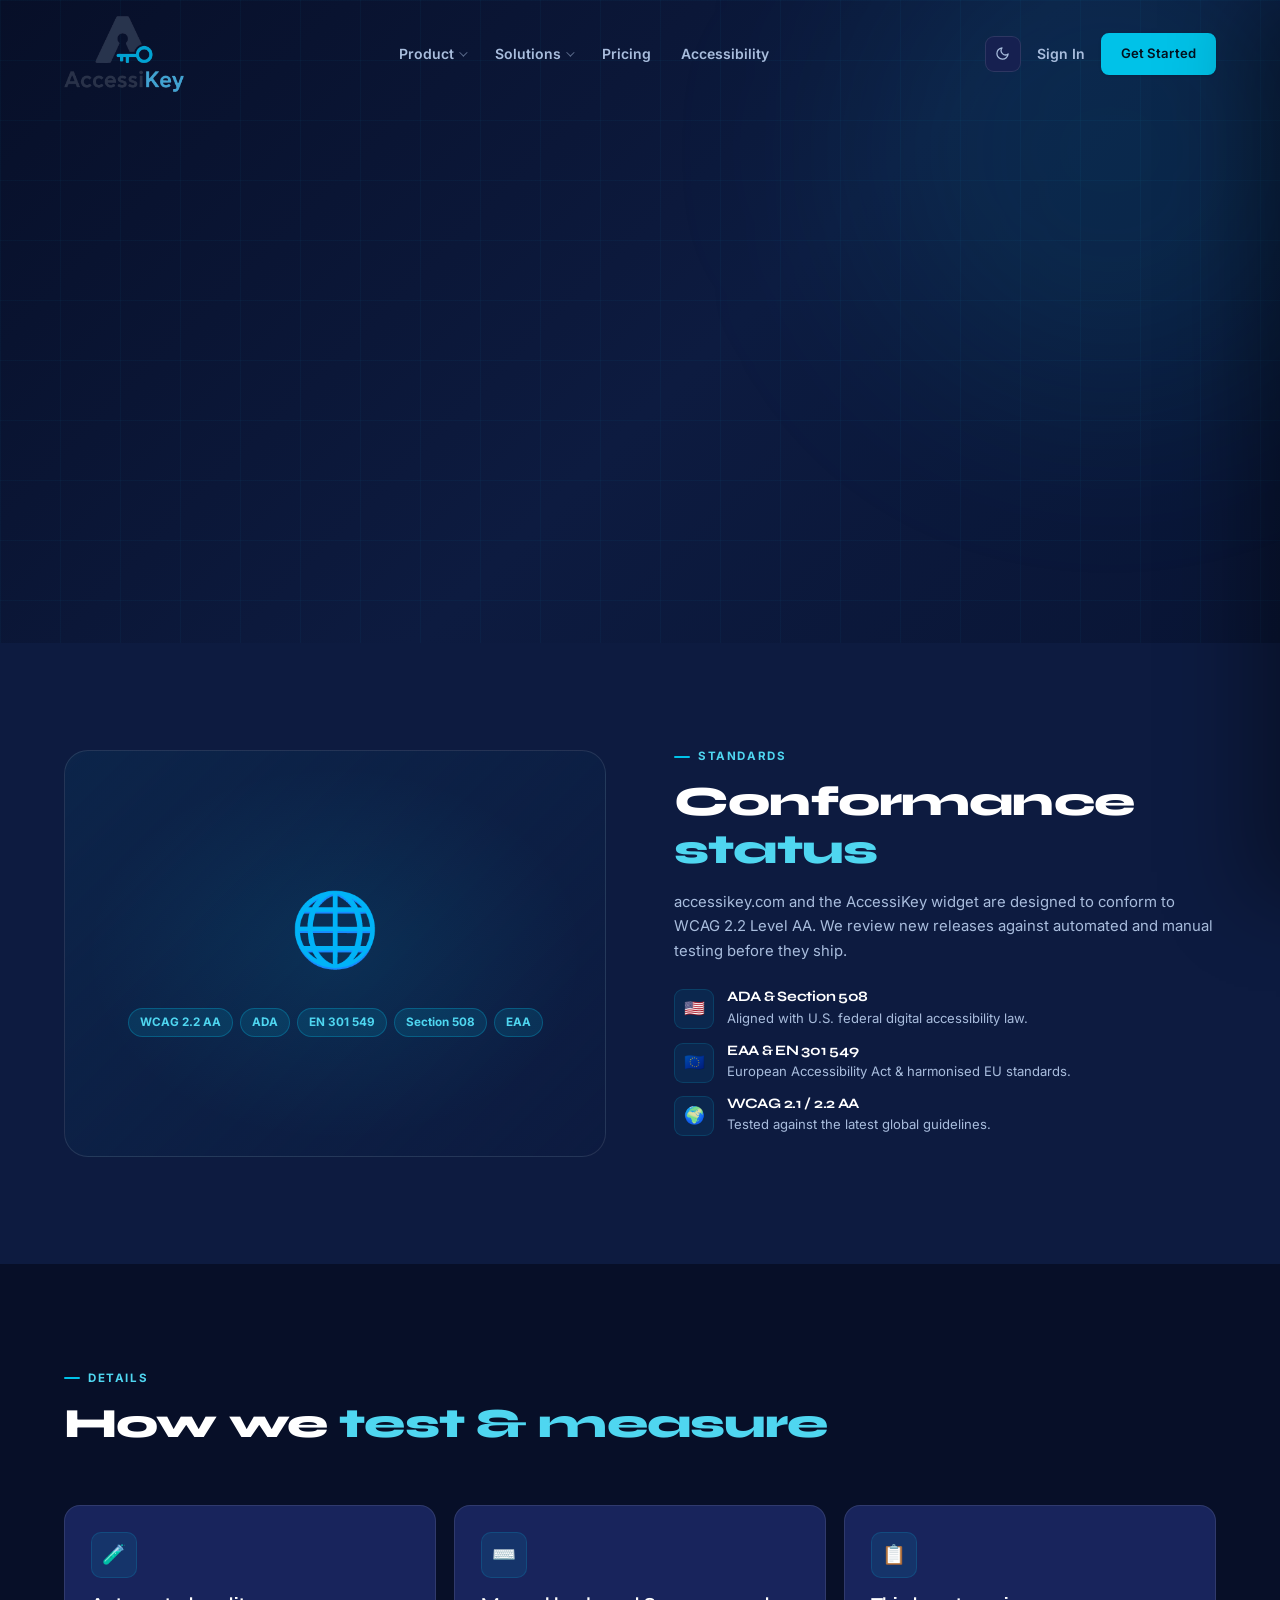
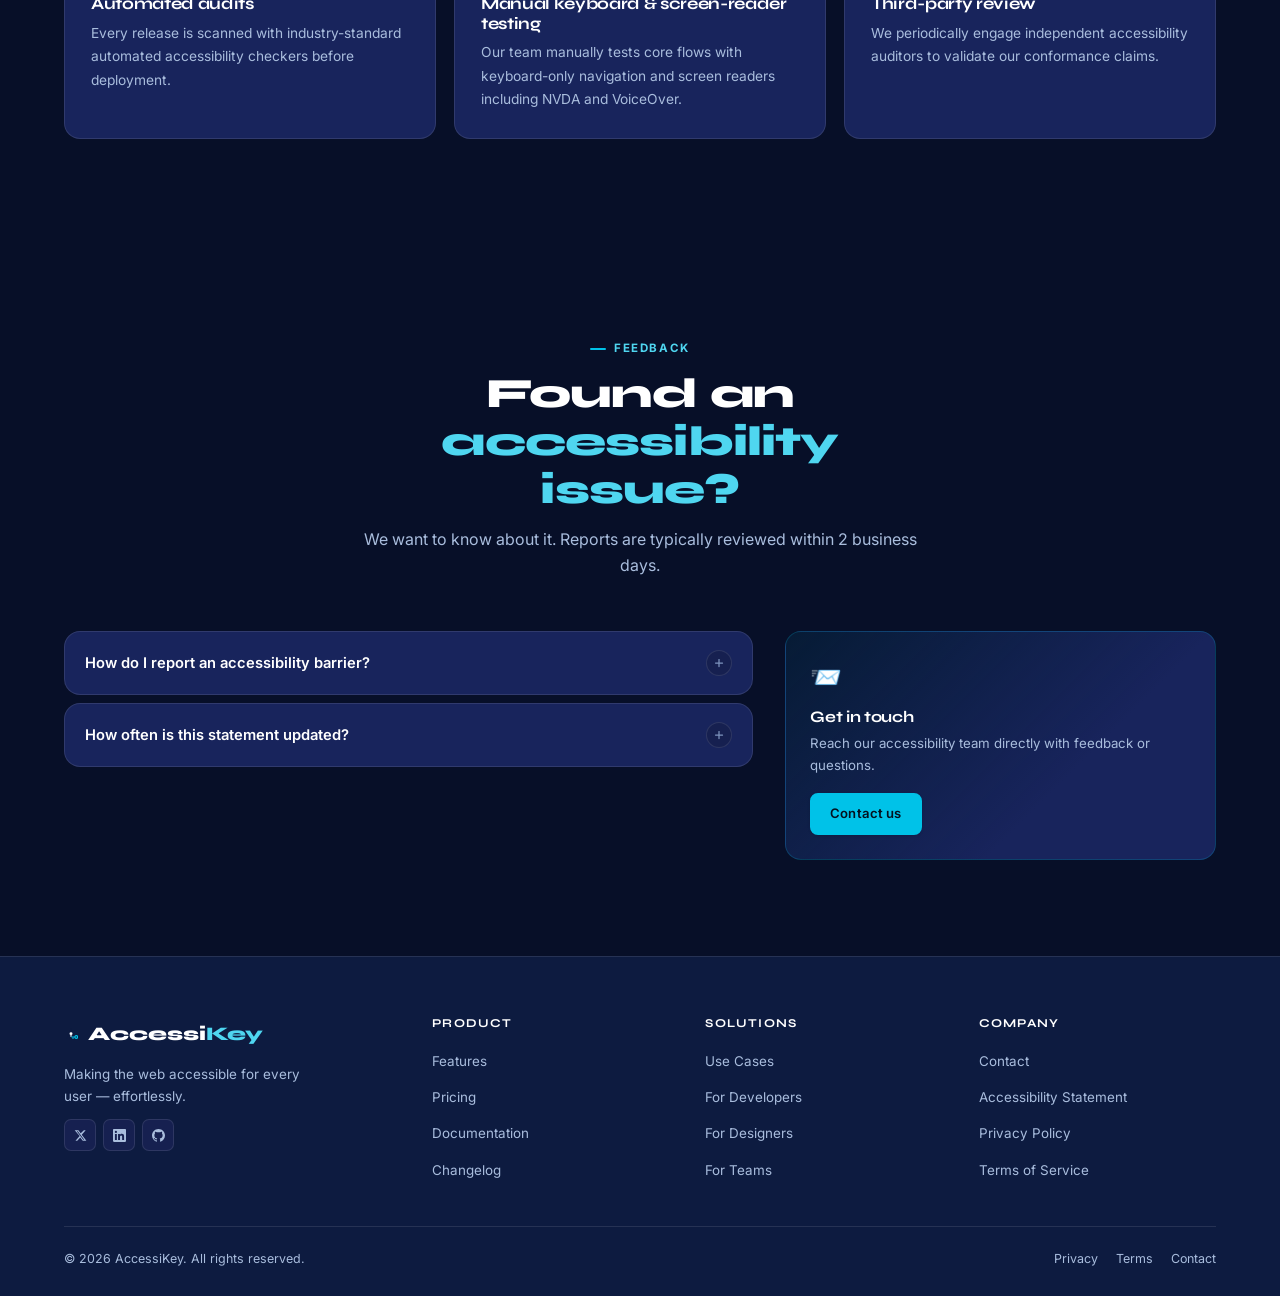
==== accessibility-statement.html @ 6aa0fd8f "new pages created" ====
<!DOCTYPE html>
<html lang="en" data-theme="dark">
<head>
  <meta charset="UTF-8"/>
  <meta name="viewport" content="width=device-width, initial-scale=1.0"/>
  <meta name="description" content="Our accessibility conformance statement and testing process."/>
  <title>AccessiKey — Accessibility Statement</title>
  <link rel="preconnect" href="https://fonts.googleapis.com"/>
  <link rel="preconnect" href="https://fonts.gstatic.com" crossorigin/>
  <link href="https://fonts.googleapis.com/css2?family=Inter:wght@300;400;500;600;700&family=Syne:wght@700;800&display=swap" rel="stylesheet"/>
  <link rel="stylesheet" href="assets/css/style.css"/>
</head>
<body>

<nav class="site-nav" id="mainNav">
  <div class="container">
    <div class="nav-inner">
      <a href="index.html" class="nav-logo" aria-label="AccessiKey Home">
       <img src="assets/images/logo.png" alt="" class=".nav-logo-icon">
      </a>

      <ul class="nav-links">
        <li class="has-dropdown">
          <a href="#features">Product</a>
          <div class="nav-dropdown">
            <div class="dropdown-col">
              <div class="dropdown-label">Features</div>
              <a href="#features" class="dropdown-item">
                <span class="di-icon">🔗</span>
                <span><strong>Accessibility Widget</strong>Reading aids &amp; contrast tools</span>
              </a>
              <a href="#features" class="dropdown-item">
                <span class="di-icon">👤</span>
                <span><strong>Smart Profiles</strong><br>One-click accessibility modes</span>
              </a>
              <a href="#features" class="dropdown-item">
                <span class="di-icon">📊</span>
                <span><strong>Reporting</strong><br>Audit logs &amp; compliance exports</span>
              </a>
            </div>
            <div class="dropdown-col">
              <div class="dropdown-label">Integrations</div>
              <a href="#platform" class="dropdown-item">
                <span class="di-icon">⚡</span>
                <span><strong>Zero-config Setup</strong><br>One script tag install</span>
              </a>
              <a href="#platform" class="dropdown-item">
                <span class="di-icon">🌐</span>
                <span><strong>All Platforms</strong><br>WordPress, Shopify &amp; more</span>
              </a>
            </div>
          </div>
        </li>
        <li class="has-dropdown">
          <a href="#how-it-works">Solutions</a>
          <div class="nav-dropdown">
            <div class="dropdown-col">
              <div class="dropdown-label">By Role</div>
              <a href="#how-it-works" class="dropdown-item">
                <span class="di-icon">👨‍💻</span>
                <span><strong>Developers</strong><br>Quick install, zero config</span>
              </a>
              <a href="#how-it-works" class="dropdown-item">
                <span class="di-icon">🎨</span>
                <span><strong>Designers</strong><br>Contrast checker &amp; profiles</span>
              </a>
              <a href="#how-it-works" class="dropdown-item">
                <span class="di-icon">🏢</span>
                <span><strong>Teams</strong><br>Dashboard &amp; reporting</span>
              </a>
              <a href="use-cases.html" class="dropdown-item">
                <span class="di-icon">📁</span>
                <span><strong>Use Cases</strong><br>See AccessiKey in action</span>
              </a>
            </div>
          </div>
        </li>
        <li><a href="pricing.html">Pricing</a></li>
        <li><a href="accessibility-statement.html">Accessibility</a></li>
      </ul>

      <div class="nav-cta">
        <button class="theme-toggle" id="themeToggle" aria-label="Switch to light mode">
          <!-- Moon icon (shown in dark mode) -->
          <svg class="icon-moon" width="15" height="15" viewBox="0 0 24 24" fill="none" stroke="currentColor" stroke-width="2" stroke-linecap="round" stroke-linejoin="round"><path d="M21 12.79A9 9 0 1 1 11.21 3 7 7 0 0 0 21 12.79z"/></svg>
          <!-- Sun icon (shown in light mode) -->
          <svg class="icon-sun" width="15" height="15" viewBox="0 0 24 24" fill="none" stroke="currentColor" stroke-width="2" stroke-linecap="round" stroke-linejoin="round" style="display:none"><circle cx="12" cy="12" r="4" fill="currentColor" stroke="none"/><line x1="12" y1="2" x2="12" y2="5"/><line x1="12" y1="19" x2="12" y2="22"/><line x1="4.22" y1="4.22" x2="6.34" y2="6.34"/><line x1="17.66" y1="17.66" x2="19.78" y2="19.78"/><line x1="2" y1="12" x2="5" y2="12"/><line x1="19" y1="12" x2="22" y2="12"/><line x1="4.22" y1="19.78" x2="6.34" y2="17.66"/><line x1="17.66" y1="6.34" x2="19.78" y2="4.22"/></svg>
        </button>
        <a href="#" class="link-signin">Sign In</a>
        <a href="#get-started" class="btn btn-primary btn-sm">Get Started</a>
      </div>

      <button class="nav-toggle" id="navToggle" aria-label="Open menu" aria-expanded="false">
        <span></span><span></span><span></span>
      </button>
    </div>
  </div>
</nav>

<!-- ===== MOBILE NAV — redesigned accordion drawer ===== -->
<div class="mobile-nav" id="mobileNav" aria-hidden="true" role="dialog" aria-label="Navigation menu">
  <div class="mobile-nav-header">
    <a href="index.html" class="nav-logo" aria-label="AccessiKey Home">
      <svg class="nav-logo-icon" viewBox="0 0 40 40" fill="none" aria-hidden="true">
        <path d="M20 4L7 34h7.4l2.7-6.5h5.8L25.6 34H33L20 4z" fill="#0D1B40"/>
        <circle cx="20" cy="19" r="4.2" fill="#FFFFFF"/>
        <rect x="18.4" y="22" width="3.2" height="6" fill="#FFFFFF"/>
        <rect x="21" y="27" width="11" height="3" rx="1.5" fill="#00C2E8"/>
        <circle cx="35" cy="28.5" r="5.5" fill="#00C2E8"/>
        <circle cx="35" cy="28.5" r="2.3" fill="#0D1B40"/>
        <rect x="23" y="30" width="2" height="3.5" rx="0.6" fill="#00C2E8"/>
        <rect x="26.5" y="30" width="2" height="3.5" rx="0.6" fill="#00C2E8"/>
      </svg>
      <span class="nav-logo-text"><span class="ak-strong">Accessi</span><span class="ak-cyan">Key</span></span>
    </a>
    <button class="mobile-nav-close" id="navClose" aria-label="Close menu">
      <svg width="18" height="18" viewBox="0 0 24 24" fill="none" stroke="currentColor" stroke-width="2" stroke-linecap="round"><line x1="18" y1="6" x2="6" y2="18"/><line x1="6" y1="6" x2="18" y2="18"/></svg>
    </button>
  </div>

  <div class="mobile-nav-body">
    <!-- Product accordion -->
    <div class="mobile-nav-section" id="mobileProduct">
      <button class="mobile-nav-toggle" aria-expanded="false">
        Product
        <span class="mobile-nav-toggle-icon">
          <svg viewBox="0 0 24 24" fill="none" stroke="currentColor" stroke-width="2.5" stroke-linecap="round"><line x1="12" y1="5" x2="12" y2="19"/><line x1="5" y1="12" x2="19" y2="12"/></svg>
        </span>
      </button>
      <div class="mobile-nav-submenu">
        <div class="mobile-nav-sub-label">Features</div>
        <a href="#features" class="mobile-nav-sub-link">
          <span class="msub-icon">🔗</span> Accessibility Widget
        </a>
        <a href="#features" class="mobile-nav-sub-link">
          <span class="msub-icon">👤</span> Smart Profiles
        </a>
        <a href="#features" class="mobile-nav-sub-link">
          <span class="msub-icon">📊</span> Reporting
        </a>
        <div class="mobile-nav-sub-label">Integrations</div>
        <a href="#platform" class="mobile-nav-sub-link">
          <span class="msub-icon">⚡</span> Zero-config Setup
        </a>
        <a href="#platform" class="mobile-nav-sub-link">
          <span class="msub-icon">🌐</span> All Platforms
        </a>
        <a href="use-cases.html" class="mobile-nav-sub-link">
          <span class="msub-icon">📁</span> Use Cases
        </a>
      </div>
    </div>

    <!-- Solutions accordion -->
    <div class="mobile-nav-section" id="mobileSolutions">
      <button class="mobile-nav-toggle" aria-expanded="false">
        Solutions
        <span class="mobile-nav-toggle-icon">
          <svg viewBox="0 0 24 24" fill="none" stroke="currentColor" stroke-width="2.5" stroke-linecap="round"><line x1="12" y1="5" x2="12" y2="19"/><line x1="5" y1="12" x2="19" y2="12"/></svg>
        </span>
      </button>
      <div class="mobile-nav-submenu">
        <div class="mobile-nav-sub-label">By Role</div>
        <a href="#how-it-works" class="mobile-nav-sub-link">
          <span class="msub-icon">👨‍💻</span> For Developers
        </a>
        <a href="#how-it-works" class="mobile-nav-sub-link">
          <span class="msub-icon">🎨</span> For Designers
        </a>
        <a href="#how-it-works" class="mobile-nav-sub-link">
          <span class="msub-icon">🏢</span> For Teams
        </a>
      </div>
    </div>

    <!-- Flat links -->
    <div class="mobile-nav-flat">
      <a href="pricing.html" class="mobile-nav-flat-link">Pricing</a>
      <a href="accessibility-statement.html" class="mobile-nav-flat-link">Accessibility</a>
    </div>
  </div>

  <div class="mobile-nav-footer">
    <div class="mobile-nav-theme-row">
      <span class="mobile-nav-theme-label">Appearance</span>
      <button class="mobile-theme-toggle" id="mobileThemeToggle" aria-label="Toggle theme"></button>
    </div>
    <a href="#" class="btn btn-ghost btn-full">Sign In</a>
    <a href="#get-started" class="btn btn-primary btn-full">Get Started Free</a>
  </div>
</div>
<div class="mobile-nav-backdrop" id="mobileNavBackdrop"></div>


<section class="hero" id="home" style="min-height:50vh;padding-bottom:40px;">
  <div class="hero-bg"></div>
  <div class="hero-grid"></div>
  <div class="hero-orb hero-orb-1"></div>
  <div class="container">
    <div class="hero-content" style="max-width:680px;margin:0 auto;text-align:center;">
      <div class="hero-pill" style="margin-left:auto;margin-right:auto;"><span class="dot"></span> Accessibility Statement</div>
      <h1 class="hero-h1">Our commitment to an <span class="highlight">accessible web</span></h1>
      <p class="hero-desc" style="margin:0 auto;max-width:540px;text-align:center;">AccessiKey is built by an accessibility-first team — and we hold ourselves to the same standard we help you reach.</p>
    </div>
  </div>
</section>

<section class="section section-alt" id="compliance">
  <div class="container">
    <div class="compliance-inner">
      <div class="compliance-visual reveal">
        <div class="compliance-img-box">
          <span class="compliance-globe">🌐</span>
          <div class="compliance-tag-row">
            <span class="comp-tag">WCAG 2.2 AA</span>
            <span class="comp-tag">ADA</span>
            <span class="comp-tag">EN 301 549</span>
            <span class="comp-tag">Section 508</span>
            <span class="comp-tag">EAA</span>
          </div>
        </div>
      </div>
      <div class="compliance-content reveal reveal-delay-1">
        <span class="eyebrow">Standards</span>
        <h2>Conformance <span class="highlight">status</span></h2>
        <p>accessikey.com and the AccessiKey widget are designed to conform to WCAG 2.2 Level AA. We review new releases against automated and manual testing before they ship.</p>
        <ul class="compliance-list">
          <li><div class="ci">🇺🇸</div><div class="ct"><h5>ADA &amp; Section 508</h5><p>Aligned with U.S. federal digital accessibility law.</p></div></li>
          <li><div class="ci">🇪🇺</div><div class="ct"><h5>EAA &amp; EN 301 549</h5><p>European Accessibility Act &amp; harmonised EU standards.</p></div></li>
          <li><div class="ci">🌍</div><div class="ct"><h5>WCAG 2.1 / 2.2 AA</h5><p>Tested against the latest global guidelines.</p></div></li>
        </ul>
      </div>
    </div>
  </div>
</section>

<section class="section" id="features">
  <div class="container">
    <div class="section-header reveal">
      <div class="text">
        <span class="eyebrow">Details</span>
        <h2>How we <span class="highlight">test &amp; measure</span></h2>
      </div>
    </div>
    <div class="features-grid">
      <article class="feat-card reveal reveal-delay-1">
        <div class="feat-icon">🧪</div>
        <h4>Automated audits</h4>
        <p>Every release is scanned with industry-standard automated accessibility checkers before deployment.</p>
      </article>
      <article class="feat-card reveal reveal-delay-2">
        <div class="feat-icon">⌨️</div>
        <h4>Manual keyboard &amp; screen-reader testing</h4>
        <p>Our team manually tests core flows with keyboard-only navigation and screen readers including NVDA and VoiceOver.</p>
      </article>
      <article class="feat-card reveal reveal-delay-3">
        <div class="feat-icon">📋</div>
        <h4>Third-party review</h4>
        <p>We periodically engage independent accessibility auditors to validate our conformance claims.</p>
      </article>
    </div>
  </div>
</section>

<section class="section section-alt faq-section" id="faq">
  <div class="container">
    <div class="faq-header reveal">
      <span class="eyebrow">Feedback</span>
      <h2>Found an <span class="highlight">accessibility issue?</span></h2>
      <p>We want to know about it. Reports are typically reviewed within 2 business days.</p>
    </div>
    <div class="faq-layout reveal reveal-delay-1">
      <div class="faq-list">
        <div class="faq-item">
          <button class="faq-question" aria-expanded="false">
            How do I report an accessibility barrier?
            <span class="faq-icon" aria-hidden="true"><svg width="12" height="12" viewBox="0 0 24 24" fill="none" stroke="currentColor" stroke-width="2.5" stroke-linecap="round"><line x1="12" y1="5" x2="12" y2="19"/><line x1="5" y1="12" x2="19" y2="12"/></svg></span>
          </button>
          <div class="faq-answer"><div class="faq-answer-inner">Use our contact page to send details — page URL, what you were trying to do, and the assistive technology you were using if applicable.</div></div>
        </div>
        <div class="faq-item">
          <button class="faq-question" aria-expanded="false">
            How often is this statement updated?
            <span class="faq-icon" aria-hidden="true"><svg width="12" height="12" viewBox="0 0 24 24" fill="none" stroke="currentColor" stroke-width="2.5" stroke-linecap="round"><line x1="12" y1="5" x2="12" y2="19"/><line x1="5" y1="12" x2="19" y2="12"/></svg></span>
          </button>
          <div class="faq-answer"><div class="faq-answer-inner">We review and update this statement at least every six months, or whenever we make a significant change to the site or widget.</div></div>
        </div>
      </div>
      <div class="faq-aside">
        <div class="faq-cta-card">
          <div class="faq-cta-icon">📨</div>
          <h4>Get in touch</h4>
          <p>Reach our accessibility team directly with feedback or questions.</p>
          <a href="contact.html" class="btn btn-primary btn-sm">Contact us</a>
        </div>
      </div>
    </div>
  </div>
</section>


<footer class="site-footer">
  <div class="container">
    <div class="footer-inner">
      <div class="footer-top">
        <div class="footer-brand">
          <a href="index.html" class="nav-logo footer-logo" aria-label="AccessiKey Home">
            <svg class="nav-logo-icon" viewBox="0 0 40 40" fill="none" aria-hidden="true">
              <path d="M20 4L7 34h7.4l2.7-6.5h5.8L25.6 34H33L20 4z" fill="#0D1B40"/>
              <circle cx="20" cy="19" r="4.2" fill="#FFFFFF"/>
              <rect x="18.4" y="22" width="3.2" height="6" fill="#FFFFFF"/>
              <rect x="21" y="27" width="11" height="3" rx="1.5" fill="#00C2E8"/>
              <circle cx="35" cy="28.5" r="5.5" fill="#00C2E8"/>
              <circle cx="35" cy="28.5" r="2.3" fill="#0D1B40"/>
              <rect x="23" y="30" width="2" height="3.5" rx="0.6" fill="#00C2E8"/>
              <rect x="26.5" y="30" width="2" height="3.5" rx="0.6" fill="#00C2E8"/>
            </svg>
            <span class="nav-logo-text"><span class="ak-strong">Accessi</span><span class="ak-cyan">Key</span></span>
          </a>
          <p>Making the web accessible for every user — effortlessly.</p>
          <div class="footer-social">
            <a href="#" class="social-btn" aria-label="Twitter / X">
              <svg width="13" height="13" viewBox="0 0 24 24" fill="currentColor"><path d="M18.244 2.25h3.308l-7.227 8.26 8.502 11.24H16.17l-4.714-6.231-5.401 6.231H2.746l7.73-8.835L1.254 2.25H8.08l4.259 5.63L18.244 2.25zm-1.161 17.52h1.833L7.084 4.126H5.117L17.083 19.77z"/></svg>
            </a>
            <a href="#" class="social-btn" aria-label="LinkedIn">
              <svg width="13" height="13" viewBox="0 0 24 24" fill="currentColor"><path d="M20.447 20.452h-3.554v-5.569c0-1.328-.027-3.037-1.852-3.037-1.853 0-2.136 1.445-2.136 2.939v5.667H9.351V9h3.414v1.561h.046c.477-.9 1.637-1.85 3.37-1.85 3.601 0 4.267 2.37 4.267 5.455v6.286zM5.337 7.433a2.062 2.062 0 01-2.063-2.065 2.064 2.064 0 112.063 2.065zm1.782 13.019H3.555V9h3.564v11.452zM22.225 0H1.771C.792 0 0 .774 0 1.729v20.542C0 23.227.792 24 1.771 24h20.451C23.2 24 24 23.227 24 22.271V1.729C24 .774 23.2 0 22.222 0h.003z"/></svg>
            </a>
            <a href="#" class="social-btn" aria-label="GitHub">
              <svg width="13" height="13" viewBox="0 0 24 24" fill="currentColor"><path d="M12 0C5.374 0 0 5.373 0 12c0 5.302 3.438 9.8 8.207 11.387.599.111.793-.261.793-.577v-2.234c-3.338.726-4.033-1.416-4.033-1.416-.546-1.387-1.333-1.756-1.333-1.756-1.089-.745.083-.729.083-.729 1.205.084 1.839 1.237 1.839 1.237 1.07 1.834 2.807 1.304 3.492.997.107-.775.418-1.305.762-1.604-2.665-.305-5.467-1.334-5.467-5.931 0-1.311.469-2.381 1.236-3.221-.124-.303-.535-1.524.117-3.176 0 0 1.008-.322 3.301 1.23A11.509 11.509 0 0112 5.803c1.02.005 2.047.138 3.006.404 2.291-1.552 3.297-1.23 3.297-1.23.653 1.653.242 2.874.118 3.176.77.84 1.235 1.911 1.235 3.221 0 4.609-2.807 5.624-5.479 5.921.43.372.823 1.102.823 2.222v3.293c0 .319.192.694.801.576C20.566 21.797 24 17.3 24 12c0-6.627-5.373-12-12-12z"/></svg>
            </a>
          </div>
        </div>
        <div class="footer-col">
          <h5>Product</h5>
          <ul>
            <li><a href="#features">Features</a></li>
            <li><a href="pricing.html">Pricing</a></li>
            <li><a href="#">Documentation</a></li>
            <li><a href="#">Changelog</a></li>
          </ul>
        </div>
        <div class="footer-col">
          <h5>Solutions</h5>
          <ul>
            <li><a href="use-cases.html">Use Cases</a></li>
            <li><a href="#how-it-works">For Developers</a></li>
            <li><a href="#how-it-works">For Designers</a></li>
            <li><a href="#how-it-works">For Teams</a></li>
          </ul>
        </div>
        <div class="footer-col">
          <h5>Company</h5>
          <ul>
            <li><a href="contact.html">Contact</a></li>
            <li><a href="accessibility-statement.html">Accessibility Statement</a></li>
            <li><a href="#">Privacy Policy</a></li>
            <li><a href="#">Terms of Service</a></li>
          </ul>
        </div>
      </div>
      <div class="footer-bottom">
        <p>© 2026 AccessiKey. All rights reserved.</p>
        <div class="footer-bottom-links">
          <a href="#">Privacy</a>
          <a href="#">Terms</a>
          <a href="contact.html">Contact</a>
        </div>
      </div>
    </div>
  </div>
</footer>


<script src="assets/js/main.js"></script>
</body>
</html>
---- assets/css/style.css ----
/* ===================================================
   AccessiKey — Design System v3
   Navy:  #0D1B40  |  Cyan: #00C2E8  |  Sky: #5BB8E8
   ADA AA min contrast: 4.5:1 text, 3:1 UI components
   =================================================== */
*, *::before, *::after { box-sizing: border-box; margin: 0; padding: 0; }

:root {
  /* Brand */
  --navy:        #0D1B40;
  --navy-deep:   #070F28;
  --navy-mid:    #162050;
  --navy-light:  #1E2F6A;
  --cyan:        #00C2E8;
  --cyan-dim:    #009DBF;
  --sky:         #5BB8E8;
  /* Neutrals */
  --white:       #FFFFFF;
  --off-white:   #F0F6FF;
  /* Spacing / Layout */
  --radius:      10px;
  --radius-lg:   16px;
  --radius-xl:   24px;
  --transition:  0.2s cubic-bezier(.4,0,.2,1);
  --max-w:       1200px;
  --section-py:  96px;
  --focus-ring:  0 0 0 3px rgba(0,194,232,0.5);

  /* === DARK MODE (default) === */
  --bg:           #070F28;
  --bg-2:         #0D1B40;
  --bg-3:         #162050;
  --bg-card:      #18245C;
  --text:         #FFFFFF;
  --text-muted:   #A9BDDD;   /* 7.2:1 on #070F28 ✓ AA */
  --text-faint:   #7E94BE;
  --border-col:   rgba(255,255,255,0.1);
  --nav-scrim:    rgba(7,15,40,0.96);
  --btn-primary-text: #04111F;
  --cyan-text:    #4FD6F0;   /* 5.3:1 on #070F28 ✓ AA */
  --highlight:    #4FD6F0;
}

[data-theme="light"] {
  --bg:           #F5F8FE;
  --bg-2:         #FFFFFF;
  --bg-3:         #EBF2FC;
  --bg-card:      #FFFFFF;
  --text:         #0B1530;   /* contrast vs white: 16.5:1 ✓ AAA */
  --text-muted:   #3D5080;   /* 7.1:1 on white ✓ AA */
  --text-faint:   #5B6B90;   /* 4.8:1 on white ✓ AA */
  --border-col:   rgba(13,27,64,0.12);
  --nav-scrim:    rgba(245,248,254,0.96);
  --cyan:         #006E8A;   /* 5.1:1 on white ✓ AA for UI components */
  --cyan-dim:     #005470;
  --cyan-text:    #005F7A;   /* 5.8:1 on white ✓ AA */
  --highlight:    #005F7A;
  --btn-primary-text: #FFFFFF;
  --focus-ring:   0 0 0 3px rgba(0,110,138,0.4);
}

html { scroll-behavior: smooth; }
body {
  font-family: 'Inter', sans-serif;
  background: var(--bg);
  color: var(--text);
  line-height: 1.65;
  -webkit-font-smoothing: antialiased;
  overflow-x: hidden;
  transition: background 0.3s, color 0.3s;
}
h1,h2,h3,h4,h5 { font-family: 'Syne', sans-serif; line-height: 1.15; letter-spacing: -0.02em; color: var(--text); }
h1 { font-size: clamp(2.4rem,5vw,4rem); font-weight: 800; }
h2 { font-size: clamp(1.8rem,3.5vw,2.6rem); font-weight: 800; }
h4 { font-size: 1.05rem; font-weight: 700; }
p { color: var(--text-muted); }
a { text-decoration: none; color: inherit; }
img { max-width: 100%; display: block; }

.container { width: 100%; max-width: var(--max-w); margin: 0 auto; padding: 0 24px; }
.section { padding: var(--section-py) 0; }
.section-alt { background: var(--bg-2); }
.highlight { color: var(--highlight); }

/* Focus ring */
a:focus-visible, button:focus-visible, input:focus-visible {
  outline: none;
  box-shadow: var(--focus-ring);
  border-radius: 6px;
}

@media (prefers-reduced-motion: reduce) {
  *, *::before, *::after { animation-duration: 0.001ms !important; transition-duration: 0.001ms !important; }
}

/* ============================================================
   BUTTONS — unified, ADA-compliant, visually refined
   Primary: solid, high-contrast CTA
   Secondary: outlined, clear affordance
   Ghost: minimal, nav/utility
   ============================================================ */
.btn {
  display: inline-flex;
  align-items: center;
  justify-content: center;
  gap: 8px;
  padding: 12px 26px;
  border-radius: 8px;
  font-family: 'Inter', sans-serif;
  font-size: 0.9rem;
  font-weight: 600;
  cursor: pointer;
  border: 2px solid transparent;
  transition: var(--transition);
  white-space: nowrap;
  letter-spacing: 0.01em;
  position: relative;
  text-decoration: none;
}

/* Primary — solid cyan fill, max contrast text */
.btn-primary {
  background: var(--cyan);
  color: var(--btn-primary-text);
  border-color: var(--cyan);
  box-shadow: 0 1px 3px rgba(0,0,0,0.12);
}
.btn-primary:hover {
  background: var(--cyan-dim);
  border-color: var(--cyan-dim);
  transform: translateY(-1px);
  box-shadow: 0 6px 20px rgba(0,194,232,0.3);
}
.btn-primary:active { transform: translateY(0); box-shadow: none; }

/* Secondary — outlined, themed */
.btn-secondary {
  background: transparent;
  color: var(--text);
  border-color: var(--border-col);
}
[data-theme="light"] .btn-secondary { border-color: rgba(13,27,64,0.25); }
.btn-secondary:hover {
  border-color: var(--cyan);
  color: var(--cyan-text);
  background: rgba(0,194,232,0.06);
  transform: translateY(-1px);
}
[data-theme="light"] .btn-secondary:hover { background: rgba(0,110,138,0.06); }
.btn-secondary:active { transform: translateY(0); }

/* Ghost — nav/utility */
.btn-ghost {
  background: transparent;
  color: var(--text-muted);
  border-color: transparent;
  padding: 12px 16px;
}
.btn-ghost:hover { color: var(--text); background: rgba(255,255,255,0.06); }
[data-theme="light"] .btn-ghost:hover { background: rgba(11,21,48,0.05); }

.btn-sm { padding: 8px 18px; font-size: 0.82rem; }
.btn-full { width: 100%; display: flex; }

/* ===== EYEBROW ===== */
.eyebrow {
  display: inline-flex; align-items: center; gap: 8px;
  font-size: 0.72rem; font-weight: 700; letter-spacing: 0.14em;
  text-transform: uppercase; color: var(--cyan-text); margin-bottom: 12px;
}
.eyebrow::before { content: ''; display: block; width: 16px; height: 2px; background: var(--cyan); border-radius: 2px; }

/* ===== REVEAL ===== */
.reveal { opacity: 0; transform: translateY(20px); transition: opacity 0.5s ease, transform 0.5s ease; }
.reveal.visible { opacity: 1; transform: none; }
.reveal-delay-1 { transition-delay: 0.08s; }
.reveal-delay-2 { transition-delay: 0.16s; }
.reveal-delay-3 { transition-delay: 0.24s; }

/* ========================================================
   NAV
   ======================================================== */
.site-nav {
  position: fixed; top: 0; left: 0; right: 0; z-index: 1000;
  padding: 16px 0;
  transition: background var(--transition), padding var(--transition), box-shadow var(--transition);
}
.site-nav.scrolled {
  background: var(--nav-scrim);
  backdrop-filter: blur(20px);
  -webkit-backdrop-filter: blur(20px);
  padding: 10px 0;
  box-shadow: 0 1px 0 var(--border-col);
}
.nav-inner { display: flex; align-items: center; justify-content: space-between; gap: 20px; }

/* Logo */
.nav-logo { display: flex; align-items: center; gap: 10px; width: 120px;}
.nav-logo-icon { height: 34px; width: 14px; flex-shrink: 0; }
.nav-logo-text { font-family: 'Syne', sans-serif; font-size: 1.2rem; font-weight: 800; color: var(--text); white-space: nowrap; }
.nav-logo-text .ak-cyan { color: var(--cyan-text); }

/* Nav links */
.nav-links { display: flex; align-items: center; gap: 4px; list-style: none; }
.nav-links > li { position: relative; }
.nav-links > li > a {
  display: flex; align-items: center; gap: 5px;
  padding: 9px 13px;
  font-size: 0.875rem; font-weight: 600; color: var(--text-muted);
  transition: color var(--transition);
  border-radius: 7px;
}
.nav-links > li > a:hover { color: var(--text); background: rgba(255,255,255,0.05); }
[data-theme="light"] .nav-links > li > a:hover { background: rgba(11,21,48,0.05); }

/* Dropdown chevron */
.has-dropdown > a::after {
  content: '';
  width: 6px; height: 6px;
  border-right: 1.5px solid currentColor;
  border-bottom: 1.5px solid currentColor;
  transform: rotate(45deg) translateY(-2px);
  opacity: 0.5;
  transition: transform var(--transition);
  flex-shrink: 0;
}
.has-dropdown:hover > a::after { transform: rotate(225deg) translateY(2px); }

/* Dropdown panel */
.nav-dropdown {
  position: absolute; top: calc(100% + 8px); left: 50%;
  transform: translateX(-50%) translateY(6px);
  background: var(--bg-card);
  border: 1px solid var(--border-col);
  border-radius: var(--radius-lg);
  box-shadow: 0 20px 48px rgba(0,0,0,0.22), 0 0 0 1px rgba(255,255,255,0.04);
  padding: 16px;
  display: flex; gap: 24px;
  min-width: 440px;
  opacity: 0; visibility: hidden; pointer-events: none;
  transition: opacity 0.15s ease, transform 0.15s ease, visibility 0.15s;
  z-index: 200;
}
[data-theme="light"] .nav-dropdown { box-shadow: 0 20px 48px rgba(0,0,0,0.12); }
.has-dropdown:hover .nav-dropdown,
.has-dropdown:focus-within .nav-dropdown {
  opacity: 1; visibility: visible; pointer-events: auto;
  transform: translateX(-50%) translateY(0);
}
.dropdown-col { flex: 1; display: flex; flex-direction: column; gap: 2px; }
.dropdown-label { font-size: 0.68rem; font-weight: 700; text-transform: uppercase; letter-spacing: 0.1em; color: var(--text-faint); padding: 4px 10px 8px; }
.dropdown-item { display: flex; align-items: flex-start; gap: 11px; padding: 9px 10px; border-radius: 9px; transition: background var(--transition); }
.dropdown-item:hover { background: rgba(0,194,232,0.08); }
[data-theme="light"] .dropdown-item:hover { background: rgba(0,110,138,0.07); }
.dropdown-item strong { color: var(--text); font-size: 0.85rem; font-weight: 700; display: block; margin-bottom: 1px; }
.dropdown-item span span { font-size: 0.78rem; color: var(--text-muted); line-height: 1.5; }
.di-icon { font-size: 1rem; flex-shrink: 0; width: 30px; height: 30px; display: flex; align-items: center; justify-content: center; background: rgba(0,194,232,0.1); border-radius: 8px; }
[data-theme="light"] .di-icon { background: rgba(0,110,138,0.1); }

/* Nav CTA */
.nav-cta { display: flex; align-items: center; gap: 6px; }
.link-signin { font-size: 0.875rem; font-weight: 600; color: var(--text-muted); transition: color var(--transition); padding: 9px 10px; border-radius: 7px; }
.link-signin:hover { color: var(--text); }

/* ===== THEME TOGGLE — simplified dot/ring icon ===== */
.theme-toggle {
  width: 36px; height: 36px;
  border-radius: 9px;
  background: var(--bg-3);
  border: 1px solid var(--border-col);
  cursor: pointer;
  display: flex; align-items: center; justify-content: center;
  color: var(--text-muted);
  transition: var(--transition);
  flex-shrink: 0;
}
.theme-toggle:hover { border-color: var(--cyan); color: var(--cyan-text); background: rgba(0,194,232,0.08); }
.theme-toggle svg { display: block; pointer-events: none; }

/* Mobile hamburger */
.nav-toggle { display: none; background: none; border: none; cursor: pointer; padding: 6px; flex-direction: column; gap: 5px; border-radius: 8px; }
.nav-toggle span { display: block; width: 22px; height: 2px; background: var(--text); border-radius: 2px; transition: var(--transition); }

/* ========================================================
   MOBILE NAV — redesigned full drawer with accordion groups
   ======================================================== */
.mobile-nav-backdrop {
  position: fixed; inset: 0; background: rgba(0,0,0,0.55);
  z-index: 1098; opacity: 0; visibility: hidden;
  transition: opacity 0.28s ease, visibility 0.28s;
  backdrop-filter: blur(4px);
}
.mobile-nav-backdrop.open { opacity: 1; visibility: visible; }

.mobile-nav {
  position: fixed; top: 0; right: 0; bottom: 0;
  width: min(340px, 90vw);
  background: var(--bg-2);
  border-left: 1px solid var(--border-col);
  z-index: 1099;
  display: flex; flex-direction: column;
  transform: translateX(100%);
  transition: transform 0.3s cubic-bezier(.4,0,.2,1);
  box-shadow: -32px 0 80px rgba(0,0,0,0.35);
}
.mobile-nav.open { transform: translateX(0); }

.mobile-nav-header {
  display: flex; align-items: center; justify-content: space-between;
  padding: 16px 18px;
  border-bottom: 1px solid var(--border-col);
  flex-shrink: 0;
}
.mobile-nav-close {
  background: var(--bg-3); border: 1px solid var(--border-col);
  border-radius: 8px; width: 34px; height: 34px;
  display: flex; align-items: center; justify-content: center;
  color: var(--text); cursor: pointer;
  transition: var(--transition);
}
.mobile-nav-close:hover { border-color: var(--cyan); color: var(--cyan-text); }

.mobile-nav-body { flex: 1; overflow-y: auto; padding: 8px 0 20px; }

/* Accordion sections */
.mobile-nav-section { border-bottom: 1px solid var(--border-col); }
.mobile-nav-toggle {
  display: flex; align-items: center; justify-content: space-between;
  width: 100%; background: none; border: none; cursor: pointer;
  padding: 14px 18px;
  font-family: 'Inter', sans-serif; font-size: 0.92rem; font-weight: 700;
  color: var(--text); text-align: left;
  transition: var(--transition);
}
.mobile-nav-toggle:hover { color: var(--cyan-text); background: rgba(0,194,232,0.05); }
.mobile-nav-toggle-icon {
  width: 22px; height: 22px; border-radius: 50%;
  background: var(--bg-3); border: 1px solid var(--border-col);
  display: flex; align-items: center; justify-content: center;
  flex-shrink: 0; transition: transform var(--transition), background var(--transition);
}
.mobile-nav-toggle-icon svg { width: 10px; height: 10px; color: var(--text-muted); }
.mobile-nav-section.open .mobile-nav-toggle-icon { transform: rotate(45deg); background: var(--cyan); border-color: var(--cyan); }
.mobile-nav-section.open .mobile-nav-toggle-icon svg { color: var(--btn-primary-text); }

.mobile-nav-submenu { max-height: 0; overflow: hidden; transition: max-height 0.3s ease; }
.mobile-nav-section.open .mobile-nav-submenu { max-height: 400px; }
.mobile-nav-sub-label { font-size: 0.68rem; font-weight: 700; text-transform: uppercase; letter-spacing: 0.1em; color: var(--text-faint); padding: 10px 18px 4px; }
.mobile-nav-sub-link {
  display: flex; align-items: center; gap: 10px;
  padding: 10px 18px 10px 28px;
  font-size: 0.875rem; font-weight: 500; color: var(--text-muted);
  transition: var(--transition);
}
.mobile-nav-sub-link:hover { color: var(--text); background: rgba(0,194,232,0.05); }
.mobile-nav-sub-link .msub-icon { font-size: 1rem; width: 26px; height: 26px; background: rgba(0,194,232,0.08); border-radius: 6px; display: flex; align-items: center; justify-content: center; flex-shrink: 0; }

/* Simple top-level links */
.mobile-nav-flat { padding: 4px 0; }
.mobile-nav-flat-link {
  display: block; padding: 13px 18px;
  font-size: 0.92rem; font-weight: 700; color: var(--text);
  transition: var(--transition);
  border-bottom: 1px solid var(--border-col);
}
.mobile-nav-flat-link:hover { color: var(--cyan-text); background: rgba(0,194,232,0.05); }
.mobile-nav-flat-link:last-child { border-bottom: none; }

.mobile-nav-footer {
  padding: 14px 18px 18px;
  display: flex; flex-direction: column; gap: 8px;
  border-top: 1px solid var(--border-col);
  flex-shrink: 0;
}
.mobile-nav-theme-row {
  display: flex; align-items: center; justify-content: space-between;
  padding: 8px 0 12px;
}
.mobile-nav-theme-label { font-size: 0.82rem; color: var(--text-muted); font-weight: 600; }
.mobile-theme-toggle {
  width: 52px; height: 28px;
  border-radius: 100px;
  background: var(--bg-3);
  border: 1px solid var(--border-col);
  cursor: pointer;
  position: relative;
  transition: background 0.2s, border-color 0.2s;
  flex-shrink: 0;
}
.mobile-theme-toggle::after {
  content: '';
  position: absolute; top: 3px; left: 3px;
  width: 20px; height: 20px;
  border-radius: 50%;
  background: var(--text-muted);
  transition: transform 0.25s cubic-bezier(.4,0,.2,1), background 0.2s;
}
[data-theme="light"] .mobile-theme-toggle { background: rgba(0,110,138,0.15); border-color: rgba(0,110,138,0.3); }
[data-theme="light"] .mobile-theme-toggle::after { background: var(--cyan); transform: translateX(24px); }

/* ========================================================
   HERO
   ======================================================== */
.hero { position: relative; min-height: 100vh; display: flex; align-items: center; padding-top: 100px; overflow: hidden; }
.hero-bg { position: absolute; inset: 0; background: linear-gradient(135deg, #070F28 0%, #0D1B40 55%, #091535 100%); z-index: 0; }
[data-theme="light"] .hero-bg { background: linear-gradient(135deg, #E8F2FD 0%, #F5F8FE 55%, #FFFFFF 100%); }
.hero-grid {
  position: absolute; inset: 0;
  background-image: linear-gradient(rgba(0,194,232,0.04) 1px, transparent 1px), linear-gradient(90deg, rgba(0,194,232,0.04) 1px, transparent 1px);
  background-size: 60px 60px; z-index: 0;
}
.hero-orb { position: absolute; border-radius: 50%; filter: blur(100px); z-index: 0; animation: orb-float 10s ease-in-out infinite alternate; }
.hero-orb-1 { width: 500px; height: 500px; background: rgba(0,194,232,0.09); top: -100px; right: -80px; }
.hero-orb-2 { width: 280px; height: 280px; background: rgba(91,184,232,0.07); bottom: 60px; left: -60px; animation-delay: -5s; }
@keyframes orb-float { from { transform: translateY(0) scale(1); } to { transform: translateY(-30px) scale(1.05); } }

.hero-inner { position: relative; z-index: 1; display: grid; grid-template-columns: 1fr 1fr; gap: 60px; align-items: center; width: 100%; }
.hero-pill { display: inline-flex; align-items: center; gap: 8px; padding: 5px 14px 5px 6px; background: rgba(0,194,232,0.08); border: 1px solid rgba(0,194,232,0.25); border-radius: 100px; font-size: 0.75rem; font-weight: 700; color: var(--cyan-text); margin-bottom: 24px; }
.hero-pill .dot { width: 6px; height: 6px; background: var(--cyan); border-radius: 50%; animation: pulse-dot 2s infinite; }
@keyframes pulse-dot { 0%,100%{opacity:1;transform:scale(1)} 50%{opacity:0.4;transform:scale(0.6)} }
.hero-h1 { margin-bottom: 20px; color: var(--text); }
.hero-desc { font-size: 1.02rem; max-width: 440px; margin-bottom: 36px; line-height: 1.8; }
.hero-actions { display: flex; flex-wrap: wrap; gap: 12px; margin-bottom: 48px; }
.hero-stats { display: flex; align-items: center; gap: 24px; padding-top: 22px; border-top: 1px solid var(--border-col); }
.stat-num { font-family: 'Syne', sans-serif; font-size: 1.75rem; font-weight: 800; color: var(--text); line-height: 1; }
.stat-label { font-size: 0.76rem; color: var(--text-muted); margin-top: 4px; }
.stat-divider { width: 1px; height: 30px; background: var(--border-col); }
.hero-cursor { color: var(--cyan); animation: blink 1s step-end infinite; }
@keyframes blink { 0%,100%{opacity:1} 50%{opacity:0} }

.hero-visual { position: relative; display: flex; justify-content: center; }
.hero-card { width: 100%; max-width: 410px; background: var(--bg-card); border: 1px solid var(--border-col); border-radius: var(--radius-xl); padding: 26px; backdrop-filter: blur(12px); position: relative; overflow: hidden; }
.hero-card::before { content: ''; position: absolute; top: 0; left: 0; right: 0; height: 2px; background: linear-gradient(90deg, var(--cyan), transparent 70%); }
.hero-card-top { display: flex; align-items: center; gap: 14px; margin-bottom: 20px; }
.card-shield { width: 52px; height: 52px; flex-shrink: 0; }
.card-title { font-family: 'Syne', sans-serif; font-size: 1.05rem; font-weight: 800; color: var(--text); margin-bottom: 3px; }
.card-sub { font-size: 0.78rem; color: var(--text-muted); }
.card-features { display: flex; flex-direction: column; gap: 9px; }
.card-feat { display: flex; align-items: center; gap: 11px; padding: 10px 13px; background: rgba(0,194,232,0.05); border-radius: 9px; border: 1px solid rgba(0,194,232,0.1); transition: var(--transition); }
.card-feat:hover { background: rgba(0,194,232,0.1); border-color: rgba(0,194,232,0.25); transform: translateX(3px); }
.card-feat-icon { width: 32px; height: 32px; flex-shrink: 0; border-radius: 7px; background: rgba(0,194,232,0.12); display: flex; align-items: center; justify-content: center; font-size: 0.95rem; }
.card-feat-text { font-size: 0.85rem; font-weight: 600; color: var(--text); }
.card-feat-badge { margin-left: auto; font-size: 0.66rem; padding: 2px 8px; background: rgba(0,194,232,0.14); color: var(--cyan-text); border-radius: 100px; font-weight: 700; }
.hero-badge { position: absolute; bottom: -16px; left: -16px; background: var(--cyan); color: #04111F; padding: 8px 15px; border-radius: 9px; font-family: 'Syne', sans-serif; font-weight: 800; font-size: 0.88rem; box-shadow: 0 8px 24px rgba(0,194,232,0.35); animation: badge-float 4s ease-in-out infinite alternate; z-index: 2; }
.hero-badge small { display: block; font-family: 'Inter', sans-serif; font-size: 0.64rem; font-weight: 600; opacity: 0.75; }
@keyframes badge-float { from { transform: translateY(0) rotate(-2deg); } to { transform: translateY(-7px) rotate(1deg); } }

/* ========================================================
   PARTNER LOGO CAROUSEL — polished marquee
   ======================================================== */
.partners-section {
  background: var(--bg-2);
  padding: 48px 0;
  border-top: 1px solid var(--border-col);
  border-bottom: 1px solid var(--border-col);
}
.partners-header { text-align: center; margin-bottom: 32px; }
.partners-label { font-size: 0.72rem; font-weight: 700; text-transform: uppercase; letter-spacing: 0.12em; color: var(--text-faint); }

/* Marquee wrapper */
.partners-track-wrap {
  overflow: hidden;
  mask-image: linear-gradient(90deg, transparent, black 10%, black 90%, transparent);
  -webkit-mask-image: linear-gradient(90deg, transparent, black 10%, black 90%, transparent);
}
.partners-track { display: flex; align-items: center; gap: 0; width: max-content; animation: slide-partners 32s linear infinite; }
.partners-track:hover { animation-play-state: paused; }
@keyframes slide-partners { from { transform: translateX(0); } to { transform: translateX(-50%); } }

/* Each logo pill */
.partner-logo {
  flex-shrink: 0;
  display: flex; align-items: center; justify-content: center; gap: 10px;
  padding: 10px 28px;
  margin: 0 6px;
  border-radius: 100px;
  border: 1px solid var(--border-col);
  background: var(--bg-card);
  color: var(--text-faint);
  font-family: 'Syne', sans-serif; font-size: 0.85rem; font-weight: 700;
  white-space: nowrap;
  transition: border-color var(--transition), color var(--transition), background var(--transition);
  cursor: default;
}
.partner-logo:hover { border-color: rgba(0,194,232,0.35); color: var(--text); background: rgba(0,194,232,0.05); }
.partner-logo-icon { width: 22px; height: 22px; border-radius: 5px; flex-shrink: 0; display: flex; align-items: center; justify-content: center; }

/* ========================================================
   FREE TRIAL OFFER
   ======================================================== */
.offer-inner {
  display: grid; grid-template-columns: 1fr auto; gap: 52px; align-items: center;
  background: var(--bg-card);
  border: 1px solid var(--border-col);
  border-radius: var(--radius-xl);
  padding: 48px 52px;
  position: relative; overflow: hidden;
}
.offer-inner::before { content: ''; position: absolute; top: 0; left: 0; width: 3px; height: 100%; background: linear-gradient(180deg, var(--cyan), var(--sky)); }
.offer-tag { font-size: 0.7rem; font-weight: 700; text-transform: uppercase; letter-spacing: 0.12em; color: var(--cyan-text); margin-bottom: 10px; display: flex; align-items: center; gap: 6px; }
.offer-tag::before { content: '★'; }
.offer-heading { font-size: clamp(1.4rem,2.5vw,2rem); margin-bottom: 12px; }
.offer-desc { margin-bottom: 22px; max-width: 460px; font-size: 0.93rem; }
.offer-bullets { list-style: none; display: flex; flex-direction: column; gap: 8px; margin-bottom: 28px; }
.offer-bullets li { display: flex; align-items: center; gap: 10px; font-size: 0.875rem; color: var(--text-muted); }
.offer-bullets li::before { content: '✓'; font-size: 0.75rem; font-weight: 700; color: #04111F; width: 20px; height: 20px; background: var(--cyan); border-radius: 50%; display: flex; align-items: center; justify-content: center; flex-shrink: 0; }
[data-theme="light"] .offer-bullets li::before { color: #FFFFFF; }
.offer-actions { display: flex; gap: 12px; flex-wrap: wrap; }
.offer-img-box { width: 200px; height: 200px; flex-shrink: 0; border-radius: var(--radius-lg); background: linear-gradient(135deg, rgba(0,194,232,0.1), rgba(91,184,232,0.05)); border: 1px solid var(--border-col); display: flex; flex-direction: column; align-items: center; justify-content: center; gap: 10px; }
.offer-img-box .big-icon { font-size: 3rem; }
.offer-img-box p { font-size: 0.78rem; color: var(--text-muted); }

/* ========================================================
   FEATURES
   ======================================================== */
.section-header { display: flex; align-items: flex-end; justify-content: space-between; margin-bottom: 48px; gap: 24px; }
.section-header .text h2 { margin-bottom: 10px; }
.features-grid { display: grid; grid-template-columns: repeat(3,1fr); gap: 18px; }
.feat-card {
  background: var(--bg-card);
  border: 1px solid var(--border-col);
  border-radius: var(--radius-lg);
  padding: 26px;
  transition: var(--transition);
  position: relative; overflow: hidden;
}
.feat-card::after { content: ''; position: absolute; inset: 0; border-radius: var(--radius-lg); border: 1.5px solid var(--cyan); opacity: 0; transition: opacity var(--transition); pointer-events: none; }
.feat-card:hover { transform: translateY(-4px); box-shadow: 0 16px 48px rgba(0,0,0,0.15); }
.feat-card:hover::after { opacity: 1; }
.feat-icon { width: 46px; height: 46px; border-radius: 10px; background: rgba(0,194,232,0.1); border: 1px solid rgba(0,194,232,0.16); display: flex; align-items: center; justify-content: center; font-size: 1.2rem; margin-bottom: 16px; transition: var(--transition); }
.feat-card:hover .feat-icon { background: rgba(0,194,232,0.18); }
.feat-card h4 { margin-bottom: 8px; color: var(--text); }
.feat-card p { font-size: 0.86rem; line-height: 1.72; }
.feat-card.featured { background: linear-gradient(135deg, rgba(0,194,232,0.08), var(--bg-card) 100%); border-color: rgba(0,194,232,0.28); }

/* ========================================================
   HOW IT WORKS
   ======================================================== */
.how-section { background: var(--bg-2); position: relative; overflow: hidden; }
.how-section::before { content: ''; position: absolute; inset: 0; background: radial-gradient(ellipse 60% 70% at 50% 50%, rgba(0,194,232,0.04), transparent 70%); pointer-events: none; }
.how-header { text-align: center; max-width: 560px; margin: 0 auto 52px; }
.how-header h2 { margin-bottom: 12px; }

.hiw-tabs { display: flex; gap: 4px; justify-content: center; margin-bottom: 44px; padding: 5px; background: var(--bg-3); border-radius: var(--radius); width: max-content; margin-left: auto; margin-right: auto; border: 1px solid var(--border-col); }
.hiw-tab { padding: 8px 20px; border-radius: 8px; font-size: 0.84rem; font-weight: 700; cursor: pointer; border: none; background: none; color: var(--text-muted); transition: var(--transition); }
.hiw-tab.active { background: var(--cyan); color: var(--btn-primary-text); }
.hiw-tab:not(.active):hover { color: var(--text); background: rgba(0,194,232,0.08); }
[data-theme="light"] .hiw-tab.active { color: #FFFFFF; }

.hiw-content { display: none; }
.hiw-content.active { display: grid; grid-template-columns: 1fr 1fr; gap: 60px; align-items: center; }

.hiw-steps { display: flex; flex-direction: column; }
.hiw-step { display: flex; gap: 18px; position: relative; padding-bottom: 28px; cursor: pointer; }
.hiw-step:last-child { padding-bottom: 0; }
.hiw-step-line { display: flex; flex-direction: column; align-items: center; flex-shrink: 0; }
.hiw-step-dot { width: 42px; height: 42px; border-radius: 50%; background: var(--bg-3); border: 2px solid var(--border-col); display: flex; align-items: center; justify-content: center; font-family: 'Syne', sans-serif; font-size: 0.82rem; font-weight: 800; color: var(--text-muted); transition: var(--transition); flex-shrink: 0; }
.hiw-step.active .hiw-step-dot { background: var(--cyan); border-color: var(--cyan); color: var(--btn-primary-text); box-shadow: 0 0 0 5px rgba(0,194,232,0.15); }
[data-theme="light"] .hiw-step.active .hiw-step-dot { color: #FFFFFF; }
.hiw-step-connector { flex: 1; width: 2px; background: var(--border-col); margin: 5px 0; min-height: 20px; border-radius: 2px; }
.hiw-step:last-child .hiw-step-connector { display: none; }
.hiw-step-body { padding-top: 7px; }
.hiw-step-title { font-family: 'Syne', sans-serif; font-size: 0.98rem; font-weight: 800; color: var(--text-muted); margin-bottom: 5px; transition: var(--transition); }
.hiw-step.active .hiw-step-title { color: var(--text); }
.hiw-step-desc { font-size: 0.865rem; line-height: 1.72; color: var(--text-muted); max-width: 290px; }

.hiw-visual { position: relative; }
.hiw-visual-card { background: var(--bg-card); border: 1px solid var(--border-col); border-radius: var(--radius-xl); padding: 32px; position: relative; overflow: hidden; min-height: 280px; display: flex; flex-direction: column; justify-content: center; align-items: center; text-align: center; }
.hiw-visual-card::before { content: ''; position: absolute; top: 0; left: 0; right: 0; height: 2px; background: linear-gradient(90deg, transparent, var(--cyan), transparent); }
.hiw-panel { display: none; flex-direction: column; align-items: center; gap: 14px; }
.hiw-panel.active { display: flex; animation: fade-panel 0.35s ease; }
@keyframes fade-panel { from { opacity: 0; transform: translateY(8px); } to { opacity: 1; transform: none; } }
.hiw-icon-big { font-size: 3.2rem; }
.hiw-panel h4 { font-family: 'Syne', sans-serif; font-size: 1.15rem; font-weight: 800; color: var(--text); }
.hiw-panel p { font-size: 0.88rem; max-width: 260px; }
.hiw-code { background: rgba(0,0,0,0.22); border: 1px solid rgba(0,194,232,0.16); border-radius: 9px; padding: 14px 18px; font-family: 'Courier New', monospace; font-size: 0.78rem; color: var(--cyan-text); text-align: left; width: 100%; max-width: 300px; }
[data-theme="light"] .hiw-code { background: rgba(0,0,0,0.04); }
.hiw-code .ck { color: var(--sky); } .hiw-code .cv { color: #4FB88C; } .hiw-code .cs { color: #E08A6A; } .hiw-code .cc { color: var(--text-faint); }

/* ========================================================
   COMPLIANCE
   ======================================================== */
.compliance-inner { display: grid; grid-template-columns: 1fr 1fr; gap: 68px; align-items: center; }
.compliance-img-box { aspect-ratio: 4/3; background: linear-gradient(135deg, rgba(0,194,232,0.06), rgba(13,27,64,0.8)); border-radius: var(--radius-xl); display: flex; align-items: center; justify-content: center; flex-direction: column; gap: 20px; border: 1px solid var(--border-col); position: relative; overflow: hidden; }
[data-theme="light"] .compliance-img-box { background: linear-gradient(135deg, rgba(0,194,232,0.08), rgba(13,27,64,0.03)); }
.compliance-img-box::before { content: ''; position: absolute; inset: 0; background: radial-gradient(ellipse at center, rgba(0,194,232,0.1), transparent 65%); }
.compliance-globe { font-size: 4.5rem; position: relative; z-index: 1; }
.compliance-tag-row { display: flex; gap: 7px; flex-wrap: wrap; justify-content: center; position: relative; z-index: 1; padding: 0 20px; }
.comp-tag { padding: 4px 11px; background: rgba(0,194,232,0.12); border: 1px solid rgba(0,194,232,0.28); border-radius: 100px; font-size: 0.73rem; font-weight: 700; color: var(--cyan-text); }
.compliance-content h2 { margin-bottom: 16px; }
.compliance-content > p { margin-bottom: 26px; font-size: 0.93rem; }
.compliance-list { list-style: none; display: flex; flex-direction: column; gap: 13px; margin-bottom: 32px; }
.compliance-list li { display: flex; gap: 13px; align-items: flex-start; }
.ci { width: 40px; height: 40px; flex-shrink: 0; border-radius: 9px; background: rgba(0,194,232,0.08); border: 1px solid rgba(0,194,232,0.16); display: flex; align-items: center; justify-content: center; font-size: 1.05rem; }
.ct h5 { font-size: 0.9rem; font-weight: 700; color: var(--text); margin-bottom: 2px; }
.ct p { font-size: 0.82rem; }
.compliance-actions { display: flex; gap: 12px; flex-wrap: wrap; }

/* ========================================================
   FAQ — polished, modern accordion
   ======================================================== */
.faq-section { background: var(--bg); }
.faq-header { text-align: center; max-width: 560px; margin: 0 auto 52px; }
.faq-header h2 { margin-bottom: 12px; }
.faq-layout { display: grid; grid-template-columns: 1.6fr 1fr; gap: 32px; align-items: start; }

/* FAQ list */
.faq-list { display: flex; flex-direction: column; gap: 8px; }
.faq-item {
  background: var(--bg-card);
  border: 1px solid var(--border-col);
  border-radius: var(--radius-lg);
  overflow: hidden;
  transition: border-color 0.2s, box-shadow 0.2s, background 0.2s;
}
.faq-item.open {
  border-color: rgba(0,194,232,0.35);
  box-shadow: 0 4px 24px rgba(0,194,232,0.07);
  background: var(--bg-card);
}
[data-theme="light"] .faq-item.open { background: #FFFFFF; }

.faq-question {
  display: flex; align-items: center; justify-content: space-between;
  padding: 18px 20px; cursor: pointer;
  font-weight: 600; font-size: 0.92rem;
  width: 100%; background: none; border: none;
  color: var(--text); gap: 14px; text-align: left;
  font-family: 'Inter', sans-serif;
  transition: color var(--transition);
}
.faq-question:hover { color: var(--cyan-text); }

/* Icon: animated plus/minus ring */
.faq-icon {
  width: 26px; height: 26px; flex-shrink: 0;
  border-radius: 50%;
  border: 1.5px solid var(--border-col);
  display: flex; align-items: center; justify-content: center;
  color: var(--text-faint);
  transition: transform 0.3s ease, background 0.2s, border-color 0.2s, color 0.2s;
  background: var(--bg-3);
}
.faq-item.open .faq-icon {
  transform: rotate(135deg);
  background: var(--cyan);
  border-color: var(--cyan);
  color: #04111F;
}
[data-theme="light"] .faq-item.open .faq-icon { color: #FFFFFF; }

.faq-answer { max-height: 0; overflow: hidden; transition: max-height 0.38s cubic-bezier(.4,0,.2,1); }
.faq-item.open .faq-answer { max-height: 300px; }
.faq-answer-inner {
  padding: 14px 20px 20px;
  font-size: 0.875rem; line-height: 1.78; color: var(--text-muted);
  border-top: 1px solid var(--border-col);
}

/* FAQ aside cards */
.faq-aside { display: flex; flex-direction: column; gap: 14px; }
.faq-cta-card, .faq-download-card {
  background: var(--bg-card);
  border: 1px solid var(--border-col);
  border-radius: var(--radius-lg);
  padding: 24px;
}
.faq-cta-card {
  background: linear-gradient(135deg, rgba(0,194,232,0.07), var(--bg-card) 65%);
  border-color: rgba(0,194,232,0.2);
}
.faq-cta-icon, .faq-download-icon { font-size: 1.6rem; margin-bottom: 10px; }
.faq-cta-card h4, .faq-download-card h4 { margin-bottom: 7px; font-size: 1rem; }
.faq-cta-card p, .faq-download-card p { font-size: 0.83rem; margin-bottom: 16px; line-height: 1.65; }
.faq-still { display: flex; align-items: center; gap: 5px; margin-top: 12px; font-size: 0.8rem; color: var(--text-muted); }
.faq-still a { color: var(--cyan-text); font-weight: 600; }
.faq-still a:hover { text-decoration: underline; }

/* ========================================================
   CTA BANNER
   ======================================================== */
.cta-banner { background: var(--bg-2); padding: 96px 0; position: relative; overflow: hidden; }
.cta-banner::before { content: ''; position: absolute; top: 50%; left: 50%; transform: translate(-50%,-50%); width: 540px; height: 540px; background: radial-gradient(ellipse, rgba(0,194,232,0.07), transparent 65%); border-radius: 50%; pointer-events: none; }
.cta-inner { text-align: center; max-width: 600px; margin: 0 auto; position: relative; z-index: 1; }
.cta-inner h2 { margin-bottom: 16px; }
.cta-inner > p { margin-bottom: 32px; font-size: 1rem; }
.cta-actions { display: flex; gap: 12px; justify-content: center; flex-wrap: wrap; }
.trust-pills { display: flex; gap: 18px; justify-content: center; flex-wrap: wrap; margin-top: 32px; }
.trust-pill { display: flex; align-items: center; gap: 6px; font-size: 0.78rem; color: var(--text-muted); }
.trust-pill .ck { color: var(--cyan-text); font-weight: 700; }

/* ========================================================
   FOOTER
   ======================================================== */
.site-footer { background: var(--bg-2); border-top: 1px solid var(--border-col); padding: 60px 0 26px; }
.footer-top { display: grid; grid-template-columns: 1.4fr repeat(3,1fr); gap: 36px; margin-bottom: 44px; }
.footer-brand { display: flex; flex-direction: column; gap: 12px; max-width: 260px; }
.footer-brand p { font-size: 0.84rem; line-height: 1.65; }
.footer-social { display: flex; gap: 7px; }
.social-btn { width: 32px; height: 32px; border-radius: 7px; background: var(--bg-3); border: 1px solid var(--border-col); display: flex; align-items: center; justify-content: center; color: var(--text-muted); transition: var(--transition); }
.social-btn:hover { background: rgba(0,194,232,0.1); border-color: rgba(0,194,232,0.28); color: var(--cyan-text); transform: translateY(-2px); }
.footer-col h5 { font-family: 'Syne', sans-serif; font-size: 0.75rem; font-weight: 700; text-transform: uppercase; letter-spacing: 0.1em; color: var(--text); margin-bottom: 16px; }
.footer-col ul { list-style: none; display: flex; flex-direction: column; gap: 10px; }
.footer-col ul li a { font-size: 0.84rem; color: var(--text-muted); transition: color var(--transition); }
.footer-col ul li a:hover { color: var(--cyan-text); }
.footer-bottom { border-top: 1px solid var(--border-col); padding-top: 22px; display: flex; align-items: center; justify-content: space-between; flex-wrap: wrap; gap: 10px; }
.footer-bottom p { font-size: 0.78rem; color: var(--text-muted); }
.footer-bottom-links { display: flex; gap: 18px; }
.footer-bottom-links a { font-size: 0.78rem; color: var(--text-muted); transition: color var(--transition); }
.footer-bottom-links a:hover { color: var(--cyan-text); }

/* ========================================================
   PRICING SECTION (if used on other pages)
   ======================================================== */
.pricing-grid { display: grid; grid-template-columns: repeat(3,1fr); gap: 20px; }
.price-card { background: var(--bg-card); border: 1px solid var(--border-col); border-radius: var(--radius-xl); padding: 32px; display: flex; flex-direction: column; gap: 20px; transition: var(--transition); }
.price-card:hover { transform: translateY(-4px); box-shadow: 0 16px 48px rgba(0,0,0,0.15); }
.price-card.featured { border-color: rgba(0,194,232,0.4); box-shadow: 0 0 0 1px rgba(0,194,232,0.15); }
.price-tag { font-family: 'Syne', sans-serif; font-size: 2.4rem; font-weight: 800; color: var(--text); }
.price-tag span { font-size: 1rem; font-weight: 400; color: var(--text-muted); }
.price-features { list-style: none; display: flex; flex-direction: column; gap: 9px; }
.price-features li { display: flex; align-items: center; gap: 9px; font-size: 0.875rem; color: var(--text-muted); }
.price-features li::before { content: '✓'; font-size: 0.7rem; font-weight: 700; color: #04111F; width: 18px; height: 18px; background: var(--cyan); border-radius: 50%; display: flex; align-items: center; justify-content: center; flex-shrink: 0; }
[data-theme="light"] .price-features li::before { color: #FFFFFF; }

/* ========================================================
   RESPONSIVE
   ======================================================== */
@media (max-width: 1024px) {
  .hero-inner { grid-template-columns: 1fr; gap: 40px; }
  .hero-visual { order: -1; }
  .features-grid { grid-template-columns: repeat(2,1fr); }
  .compliance-inner { grid-template-columns: 1fr; gap: 36px; }
  .hiw-content.active { grid-template-columns: 1fr; }
  .hiw-visual { display: none; }
  .offer-inner { grid-template-columns: 1fr; }
  .offer-img-box { width: 100%; height: 140px; }
  .faq-layout { grid-template-columns: 1fr; }
  .footer-top { grid-template-columns: 1fr 1fr; gap: 28px; }
  .nav-dropdown { min-width: 360px; }
  .pricing-grid { grid-template-columns: 1fr; max-width: 400px; margin: 0 auto; }
}

@media (max-width: 768px) {
  :root { --section-py: 60px; }
  .nav-links, .nav-cta .link-signin, .nav-cta .btn { display: none; }
  .nav-toggle { display: flex; }
  .hero { min-height: auto; padding: 90px 0 68px; }
  .features-grid { grid-template-columns: 1fr; }
  .hero-stats { gap: 16px; flex-wrap: wrap; }
  .section-header { flex-direction: column; align-items: flex-start; }
  .offer-inner { padding: 26px 20px; }
  .footer-top { grid-template-columns: 1fr; gap: 24px; }
  .footer-bottom { flex-direction: column; text-align: center; }
  .hiw-tabs { flex-wrap: wrap; width: 100%; justify-content: flex-start; }
  .compliance-inner { gap: 28px; }
  .nav-cta .theme-toggle { display: flex; }
}

@media (max-width: 480px) {
  .hero-actions { flex-direction: column; }
  .hero-actions .btn { width: 100%; justify-content: center; }
  .cta-actions { flex-direction: column; align-items: center; }
  .cta-actions .btn { min-width: 200px; }
  .offer-actions { flex-direction: column; }
  .offer-actions .btn { width: 100%; justify-content: center; }
}
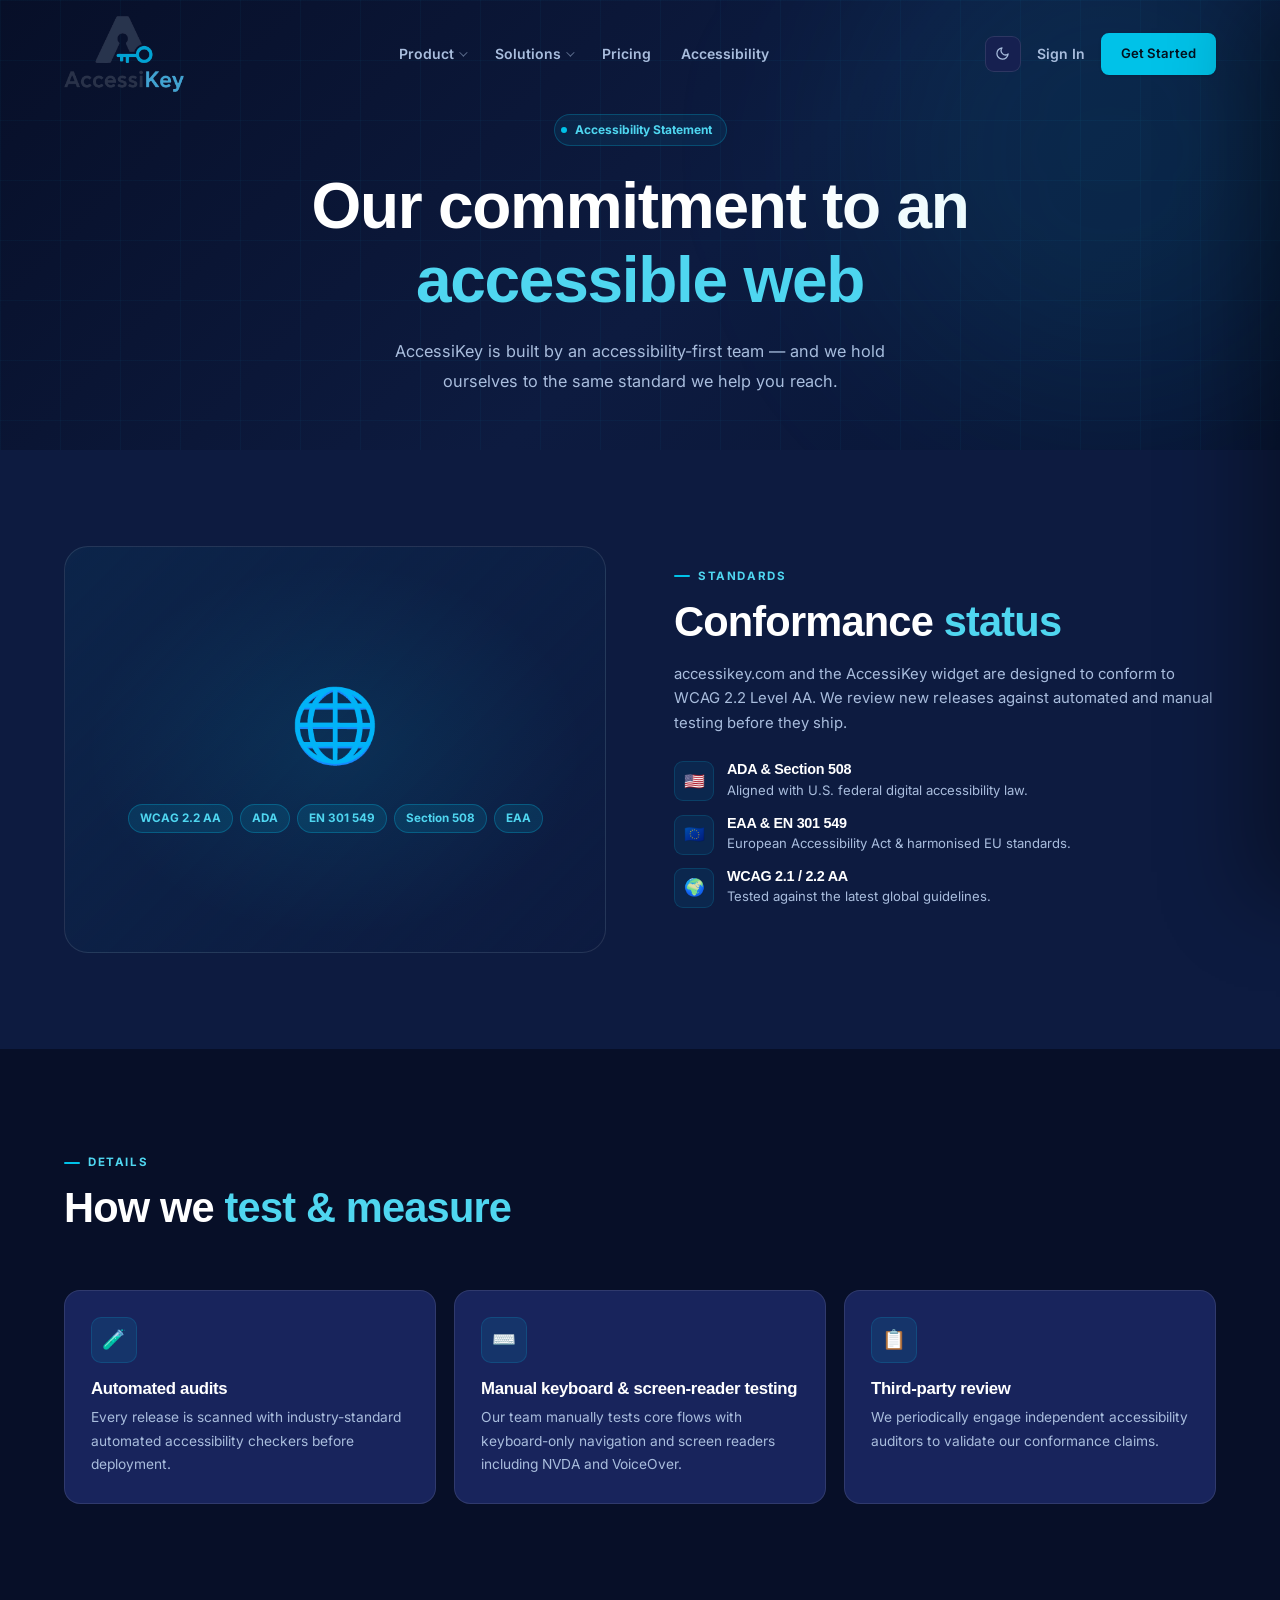
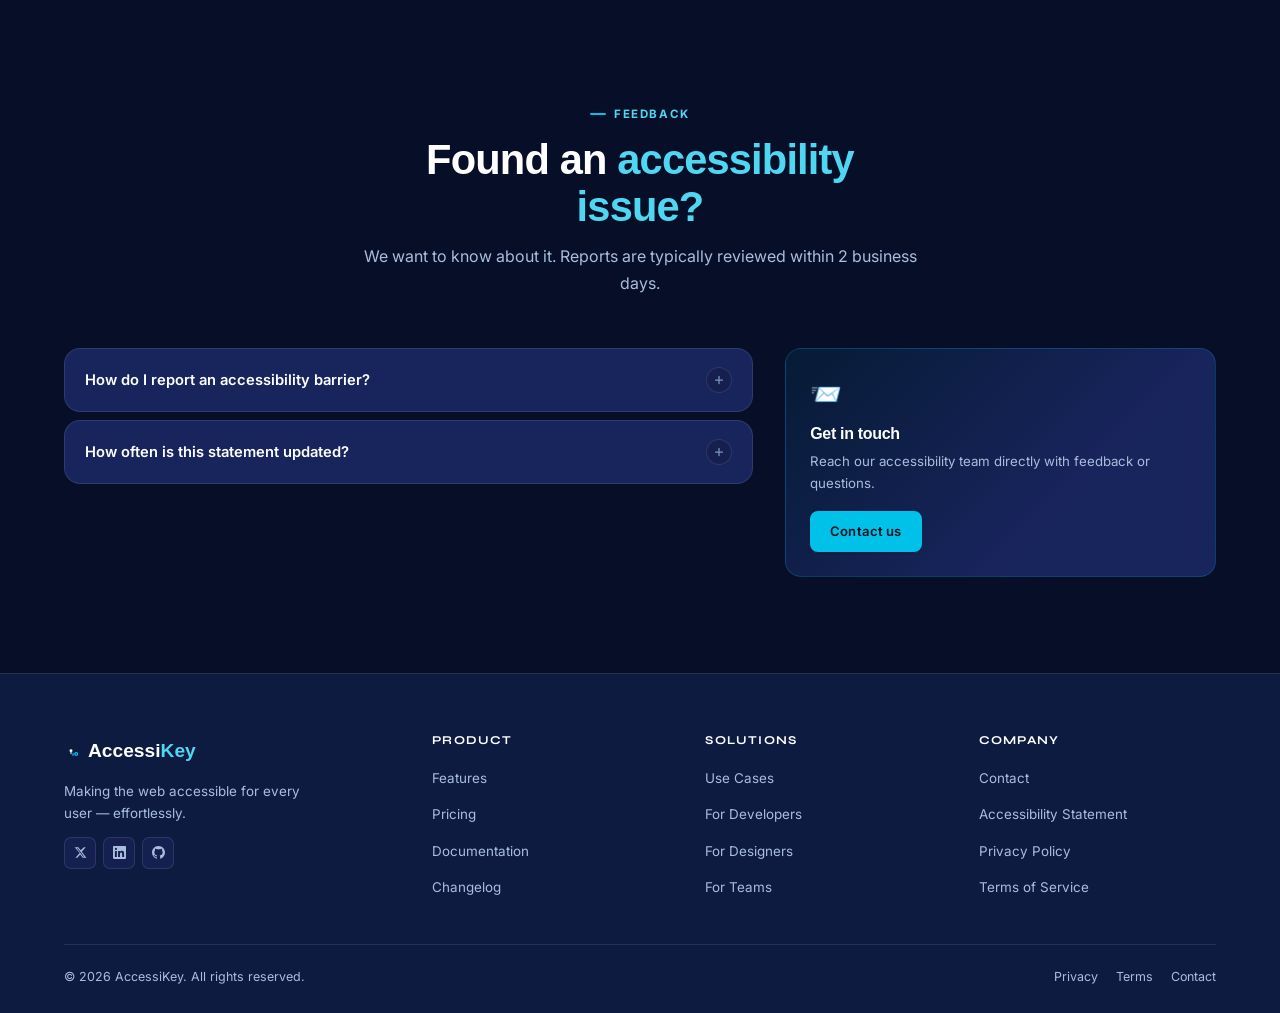
==== commit b9bb16e2: "created new product pageas" ====
--- a/accessibility-statement.html
+++ b/accessibility-statement.html
@@ -25,26 +25,26 @@
           <div class="nav-dropdown">
             <div class="dropdown-col">
               <div class="dropdown-label">Features</div>
-              <a href="#features" class="dropdown-item">
+              <a href="accessibility-widget.html" class="dropdown-item">
                 <span class="di-icon">🔗</span>
                 <span><strong>Accessibility Widget</strong>Reading aids &amp; contrast tools</span>
               </a>
-              <a href="#features" class="dropdown-item">
+              <a href="smart-profiles.html" class="dropdown-item">
                 <span class="di-icon">👤</span>
                 <span><strong>Smart Profiles</strong><br>One-click accessibility modes</span>
               </a>
-              <a href="#features" class="dropdown-item">
+              <a href="reporting.html" class="dropdown-item">
                 <span class="di-icon">📊</span>
                 <span><strong>Reporting</strong><br>Audit logs &amp; compliance exports</span>
               </a>
             </div>
             <div class="dropdown-col">
               <div class="dropdown-label">Integrations</div>
-              <a href="#platform" class="dropdown-item">
+              <a href="zero-config-setup.html" class="dropdown-item">
                 <span class="di-icon">⚡</span>
                 <span><strong>Zero-config Setup</strong><br>One script tag install</span>
               </a>
-              <a href="#platform" class="dropdown-item">
+              <a href="all-platforms.html" class="dropdown-item">
                 <span class="di-icon">🌐</span>
                 <span><strong>All Platforms</strong><br>WordPress, Shopify &amp; more</span>
               </a>
@@ -129,20 +129,20 @@
       </button>
       <div class="mobile-nav-submenu">
         <div class="mobile-nav-sub-label">Features</div>
-        <a href="#features" class="mobile-nav-sub-link">
+        <a href="accessibility-widget.html" class="mobile-nav-sub-link">
           <span class="msub-icon">🔗</span> Accessibility Widget
         </a>
-        <a href="#features" class="mobile-nav-sub-link">
+        <a href="smart-profiles.html" class="mobile-nav-sub-link">
           <span class="msub-icon">👤</span> Smart Profiles
         </a>
-        <a href="#features" class="mobile-nav-sub-link">
+        <a href="reporting.html" class="mobile-nav-sub-link">
           <span class="msub-icon">📊</span> Reporting
         </a>
         <div class="mobile-nav-sub-label">Integrations</div>
-        <a href="#platform" class="mobile-nav-sub-link">
+        <a href="zero-config-setup.html" class="mobile-nav-sub-link">
           <span class="msub-icon">⚡</span> Zero-config Setup
         </a>
-        <a href="#platform" class="mobile-nav-sub-link">
+        <a href="all-platforms.html" class="mobile-nav-sub-link">
           <span class="msub-icon">🌐</span> All Platforms
         </a>
         <a href="use-cases.html" class="mobile-nav-sub-link">
--- a/assets/css/style.css
+++ b/assets/css/style.css
@@ -69,7 +69,7 @@
   overflow-x: hidden;
   transition: background 0.3s, color 0.3s;
 }
-h1,h2,h3,h4,h5 { font-family: 'Syne', sans-serif; line-height: 1.15; letter-spacing: -0.02em; color: var(--text); }
+h1,h2,h3,h4,h5 { font-family: 'Bricolage Grotesque', sans-serif; line-height: 1.15; letter-spacing: -0.02em; color: var(--text); }
 h1 { font-size: clamp(2.4rem,5vw,4rem); font-weight: 800; }
 h2 { font-size: clamp(1.8rem,3.5vw,2.6rem); font-weight: 800; }
 h4 { font-size: 1.05rem; font-weight: 700; }
@@ -197,7 +197,7 @@
 /* Logo */
 .nav-logo { display: flex; align-items: center; gap: 10px; width: 120px;}
 .nav-logo-icon { height: 34px; width: 14px; flex-shrink: 0; }
-.nav-logo-text { font-family: 'Syne', sans-serif; font-size: 1.2rem; font-weight: 800; color: var(--text); white-space: nowrap; }
+.nav-logo-text { font-family: 'Bricolage Grotesque', sans-serif; font-size: 1.2rem; font-weight: 800; color: var(--text); white-space: nowrap; }
 .nav-logo-text .ak-cyan { color: var(--cyan-text); }
 
 /* Nav links */
@@ -402,7 +402,7 @@
    HERO
    ======================================================== */
 .hero { position: relative; min-height: 100vh; display: flex; align-items: center; padding-top: 100px; overflow: hidden; }
-.hero-bg { position: absolute; inset: 0; background: linear-gradient(135deg, #070F28 0%, #0D1B40 55%, #091535 100%); z-index: 0; }
+.hero-bg { position: absolute; inset: 0; background: linear-gradient(135deg, #070F28 0%, #0D1B40 55%, #091535 100%); z-index: -1; }
 [data-theme="light"] .hero-bg { background: linear-gradient(135deg, #E8F2FD 0%, #F5F8FE 55%, #FFFFFF 100%); }
 .hero-grid {
   position: absolute; inset: 0;
